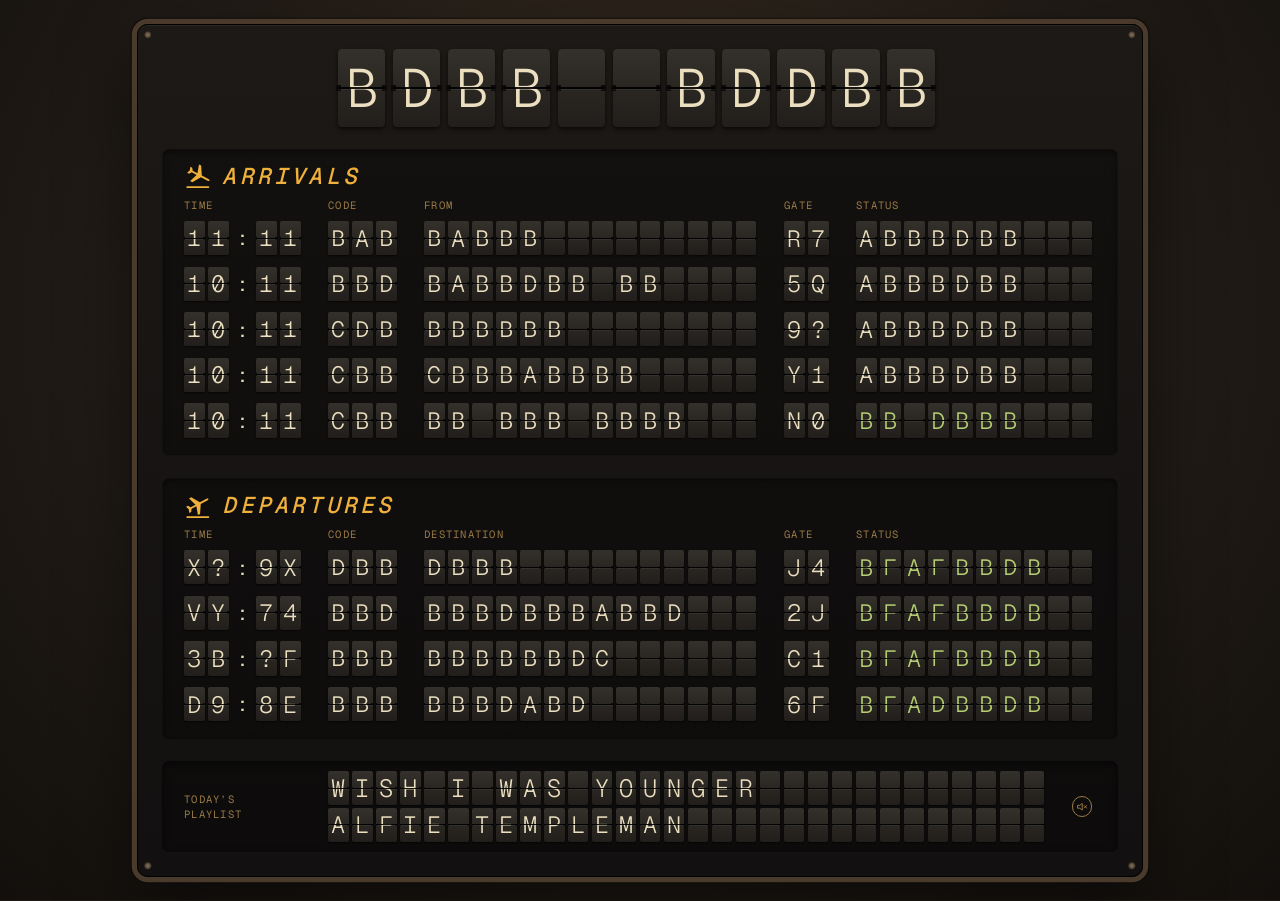
==== index.html @ 60f20b87 "Board: departed status, Back button, yellow HNGN, italic titles, scheduled Selected sub-menus show D" ====
<!DOCTYPE html>
<html lang="en">
<head>
<meta charset="UTF-8">
<meta name="viewport" content="width=device-width, initial-scale=1.0">
<title>Hung Nguyen</title>
<meta name="description" content="Hung Nguyen. From Hanoi, via Hanover NH, Berlin and Singapore, now in Ho Chi Minh City.">
<meta name="theme-color" content="#1f1a15">
<link rel="icon" href="data:image/svg+xml,%3Csvg xmlns='http://www.w3.org/2000/svg' viewBox='0 0 32 32'%3E%3Crect x='4' y='1' width='24' height='30' rx='3' fill='%232f2b26'/%3E%3Crect x='4' y='15.5' width='24' height='1.2' fill='%23000'/%3E%3Ctext x='16' y='24.5' font-family='Arial Narrow,Arial,sans-serif' font-weight='700' font-size='23' text-anchor='middle' fill='%23f0b03c'%3EH%3C/text%3E%3C/svg%3E">
<link rel="preconnect" href="https://fonts.googleapis.com">
<link rel="preconnect" href="https://fonts.gstatic.com" crossorigin>
<link rel="stylesheet" href="https://fonts.googleapis.com/css2?family=Geist+Mono:ital,wght@0,300;0,400;0,500;1,500&display=swap">
<link rel="stylesheet" href="assets/board.css">
<script>document.documentElement.classList.add('js')</script>
<script src="assets/playlist.js" defer></script>
<script src="assets/board.js" defer onerror="document.documentElement.classList.remove('js')"></script>
</head>
<body>

<main id="board" class="board"></main>

<div id="source" class="source">
  <h1 data-name="HUNG NGUYEN" data-variants="0,2,3,10|0,5,6,10">Hung Nguyen</h1>

  <!-- Columns on both panels: time, code, place, gate, status.
       data-time="*" (or no data-time) means a rotating nonsense time; gates always rotate. -->
  <section id="arrivals" data-screen="home" data-title="Arrivals" data-icon="arr" data-cols="Time|Code|From|Gate|Status">
    <h2>Arrivals</h2>
    <ol>
      <li data-time="1996" data-code="HAN" data-place="HANOI" data-status="ARRIVED">1996: Hanoi, Vietnam</li>
      <li data-time="2014" data-code="HNV" data-place="HANOVER NH" data-status="ARRIVED">2014: Hanover, New Hampshire (Dartmouth College)</li>
      <li data-time="2016" data-code="SXF" data-place="BERLIN" data-status="ARRIVED">2016: Berlin, Germany</li>
      <li data-time="2018" data-code="SIN" data-place="SINGAPORE" data-status="ARRIVED">2018: Singapore</li>
      <li data-time="2026" data-code="SGN" data-place="HO CHI MINH" data-status="ON TIME">2026: Ho Chi Minh City, Vietnam (current location)</li>
    </ol>
  </section>

  <section id="photography" data-screen="photography" data-title="Photography" data-icon="cam" data-cols="Time|Code|Gallery|Gate|Status">
    <h2>Photography</h2>
    <ol>
      <li data-code="PLC" data-place="PLACES" data-status="SCHEDULED">Places, coming soon</li>
      <li data-code="PPL" data-place="PEOPLE" data-status="SCHEDULED">People, coming soon</li>
      <li data-code="PET" data-place="PETS" data-status="SCHEDULED">Pets, coming soon</li>
    </ol>
  </section>

  <section id="projects" data-screen="projects" data-title="Projects" data-icon="bag" data-cols="Time|Code|Project|Gate|Status">
    <h2>Projects</h2>
    <ol>
      <li data-code="BHS" data-place="BETWEEN HOUSES" data-status="SCHEDULED">Between Houses, a game, coming soon</li>
    </ol>
  </section>

  <section id="contact" data-screen="contact" data-title="Contact" data-icon="mail" data-cols="Time|Code|Contact|Gate|Status">
    <h2>Contact</h2>
    <ol>
      <li data-code="EML" data-place="HUNG@HNGN.ORG" data-status="OPEN" data-hover="COPY" data-copy="hung@hngn.org" data-done="COPIED"><a href="mailto:hung@hngn.org">hung@hngn.org</a> (copy email address)</li>
    </ol>
  </section>

  <nav id="departures" data-title="Departures" data-cols="Time|Code|Destination|Gate|Status">
    <h2>Departures</h2>
    <ol>
      <li data-code="WRK" data-place="WORK" data-status="BOARDING"><a href="https://www.linkedin.com/in/hdn18/" target="_blank" rel="noopener">Work (LinkedIn)</a></li>
      <li data-code="PHT" data-place="PHOTOGRAPHY" data-status="BOARDING"><a href="/#photography">Photography</a></li>
      <li data-code="PRJ" data-place="PROJECTS" data-status="BOARDING"><a href="/#projects">Projects</a></li>
      <li data-code="CON" data-place="CONTACT" data-status="BOARDING"><a href="/#contact">Contact</a></li>
    </ol>
  </nav>
</div>

</body>
</html>
---- assets/board.css ----
*, *::before, *::after { box-sizing: border-box; }
html { -webkit-text-size-adjust: 100%; }

:root {
  color-scheme: dark;
  --bg: #1f1a15;
  --bg-glow: #3b2d20;
  --frame-hi: #1c1916;
  --frame-lo: #121010;
  --bezel: #4a3a2b;
  --well: rgba(0, 0, 0, .3);
  --tile-hi: #34302b;
  --tile-mid: #2a2723;
  --tile-lo: #211e1b;
  --glyph: #ebdfbf;
  --amber: #f0b03c;
  --amber-dim: #9a7a45;
  --green: #b5cf72;
  --rust: #e8764a;
  --lamp: #ff9f2e;
  --font-tile: "Geist Mono", ui-monospace, "SF Mono", Menlo, Consolas, monospace;
  --font-label: "Geist Mono", ui-monospace, "SF Mono", Menlo, Consolas, monospace;
  --tw: 24px;
  --hw: 52px;
}

body {
  margin: 0;
  min-height: 100vh;
  min-height: 100dvh;
  display: flex;
  align-items: center;
  justify-content: center;
  padding: 24px;
  background: var(--bg) radial-gradient(ellipse at 50% 35%, var(--bg-glow) 0%, var(--bg) 62%, #120f0c 100%) fixed;
  color: var(--glyph);
  font-family: var(--font-label);
}
@media (max-width: 639px) { body { padding: 12px; } }

.sr {
  position: absolute !important;
  width: 1px; height: 1px;
  overflow: hidden;
  clip-path: inset(50%);
  white-space: nowrap;
}

/* ---------- no-JS fallback ---------- */
.source { max-width: 560px; line-height: 1.5; }
.source h1 { color: var(--amber); font-weight: 600; letter-spacing: .08em; text-transform: uppercase; margin: 0 0 1rem; }
.source h2 { color: var(--amber-dim); font-weight: 500; font-size: 1rem; letter-spacing: .16em; text-transform: uppercase; margin: 1.5rem 0 .4rem; }
.source ol { margin: 0; padding: 0; list-style: none; }
.source li:empty { display: none; }
.source a { color: var(--glyph); }
.source [data-ticker] { display: none; }
.js .source { display: none; }

/* ---------- board ---------- */
.board { display: none; }
.js .board {
  /* defined here, where --tw is set, so they scale with the board */
  --cg: var(--tw); /* gap between blocks: one empty tile slot */
  --px: calc(var(--tw) * .9); /* inset from a well's edge to its first tile slot */
  display: flex;
  flex-direction: column;
  gap: calc(var(--tw) * .9);
  max-width: 100%;
  padding: calc(var(--tw) * 1);
  border-radius: calc(var(--tw) * .45);
  border: 1px solid #000;
  --screw: radial-gradient(circle, #8a7660 0, #4b3f33 calc(var(--tw) * .12), #1a1612 calc(var(--tw) * .16), transparent calc(var(--tw) * .19));
  background:
    var(--screw) calc(var(--tw) * .2) calc(var(--tw) * .2) / calc(var(--tw) * .4) calc(var(--tw) * .4) no-repeat,
    var(--screw) calc(100% - var(--tw) * .2) calc(var(--tw) * .2) / calc(var(--tw) * .4) calc(var(--tw) * .4) no-repeat,
    var(--screw) calc(var(--tw) * .2) calc(100% - var(--tw) * .2) / calc(var(--tw) * .4) calc(var(--tw) * .4) no-repeat,
    var(--screw) calc(100% - var(--tw) * .2) calc(100% - var(--tw) * .2) / calc(var(--tw) * .4) calc(var(--tw) * .4) no-repeat,
    linear-gradient(180deg, var(--frame-hi), var(--frame-lo));
  box-shadow:
    0 0 0 calc(var(--tw) * .22) var(--bezel),
    0 0 0 calc(var(--tw) * .22 + 1px) #0b0908,
    inset 0 1px 0 rgba(255, 255, 255, .06),
    0 calc(var(--tw) * 1.2) calc(var(--tw) * 3) rgba(0, 0, 0, .55);
}

/* header */
.head { display: flex; justify-content: center; }
.h1 { margin: 0; font-size: inherit; font-weight: inherit; }
.name { display: flex; text-decoration: none; color: inherit; border-radius: 4px; outline: none; }
.name:focus-visible { box-shadow: 0 0 0 2px var(--amber); }
.name .tile { --s: var(--hw); }
.js .board[data-mode="compact"] { padding: calc(var(--tw) * .55); --px: calc(var(--tw) * .6); }

/* panels */
.panel {
  margin: 0;
  background: var(--well);
  border-radius: calc(var(--tw) * .3);
  padding: calc(var(--tw) * .5) calc(var(--tw) * .6) calc(var(--tw) * .6);
  box-shadow: inset 0 2px 6px rgba(0, 0, 0, .6), inset 0 0 0 1px rgba(255, 255, 255, .03);
}
[data-mode="compact"] .panel { padding: calc(var(--tw) * .4) calc(var(--tw) * .3) calc(var(--tw) * .5); }

.ptitle {
  display: flex;
  align-items: center;
  gap: calc(var(--tw) * .45);
  min-height: calc(var(--tw) * 1.3);
  margin: 0 calc(var(--tw) * .3) calc(var(--tw) * .35);
  color: var(--amber);
  transition: opacity .15s;
}
.ptitle.fade { opacity: 0; }
.ptitle svg { width: calc(var(--tw) * 1.15); height: calc(var(--tw) * 1.15); fill: currentColor; flex: none; }
.ptitle svg:empty { display: none; }
.ptitle h2 { margin: 0; font: italic 500 calc(var(--tw) * .95)/1 var(--font-label); letter-spacing: .14em; text-transform: uppercase; }
.back {
  margin-left: auto;
  font: 500 calc(var(--tw) * .5)/1 var(--font-label);
  letter-spacing: .14em;
  text-transform: uppercase;
  color: var(--amber);
  background: transparent;
  border: 1px solid var(--amber-dim);
  border-radius: 999px;
  padding: calc(var(--tw) * .22) calc(var(--tw) * .5);
  cursor: pointer;
}
.back:hover, .back:focus-visible { background: rgba(240, 176, 60, .12); outline: none; }
.back[hidden] { display: none; }

.cols {
  display: flex;
  gap: var(--cg);
  padding: 0 calc(var(--tw) * .3);
  margin-bottom: calc(var(--tw) * .25);
  font: 400 calc(var(--tw) * .44)/1 var(--font-label);
  letter-spacing: .12em;
  text-transform: uppercase;
  color: var(--amber-dim);
  transition: opacity .15s;
}
.cols.fade { opacity: 0; }
.cols span { flex: none; white-space: nowrap; }

.l-time, .c-time { width: calc(var(--tw) * 5); }   /* 4 tiles + the colon's slot */
.l-place, .c-place { width: calc(var(--tw) * 14); }
.l-code, .c-code { width: calc(var(--tw) * 3); }
.l-gate, .c-gate { width: calc(var(--tw) * 2); }
.l-status, .c-status { width: calc(var(--tw) * 10); }
.l-lamp, .c-lamp { width: var(--tw); }
.c-lamp { justify-content: center; padding-right: calc(var(--tw) * .14); }
.lamp { width: calc(var(--tw) * .6); }

.rows { list-style: none; margin: 0; padding: 0; display: flex; flex-direction: column; gap: calc(var(--tw) * .12); }
.row {
  position: relative;
  display: flex;
  align-items: center;
  gap: var(--cg);
  padding: calc(var(--tw) * .18) calc(var(--tw) * .3);
  border-radius: calc(var(--tw) * .2);
  transition: background-color .2s;
}
.row.hover { background: rgba(240, 176, 60, .09); }
.cell { display: flex; flex: none; align-items: center; }
.hit { position: absolute; inset: 0; z-index: 5; border-radius: inherit; outline: none; -webkit-tap-highlight-color: transparent; }
.hit[href], .hit[role="button"] { cursor: pointer; }
.hit:focus-visible { box-shadow: 0 0 0 2px var(--amber); }

.colon {
  flex: none;
  width: calc(var(--tw) * .86);
  margin-right: calc(var(--tw) * .14);
  text-align: center;
  font: 300 calc(var(--tw) * .9)/1 var(--font-tile);
  color: var(--glyph);
}

/* lamps */
.lamp {
  flex: none;
  height: calc(var(--tw) * .6);
  border-radius: 50%;
  background: #2b2520;
  box-shadow: inset 0 1px 2px rgba(0, 0, 0, .8), 0 0 0 1px rgba(0, 0, 0, .5);
}
.lamp.on, .lamp.blink {
  background: radial-gradient(circle at 40% 35%, #ffe2a8, var(--lamp) 55%, #a65a12);
  box-shadow: 0 0 calc(var(--tw) * .5) rgba(255, 159, 46, .55), 0 0 0 1px rgba(0, 0, 0, .5);
}
.lamp.go { background: radial-gradient(circle at 40% 35%, #f0ffc8, var(--green) 55%, #5c7426); box-shadow: 0 0 calc(var(--tw) * .45) rgba(181, 207, 114, .45), 0 0 0 1px rgba(0, 0, 0, .5); }
.lamp.dim { background: radial-gradient(circle at 40% 35%, #8a5a40, #5a3322 60%, #2f1c14); }
.lamp.blink { animation: lamp 1.7s ease-in-out infinite; }
@keyframes lamp { 0%, 100% { opacity: 1; } 50% { opacity: .25; } }

/* ---------- split-flap tile ---------- */
.tile {
  --s: var(--tw);
  position: relative;
  flex: none;
  display: inline-block;
  width: calc(var(--s) * .86);
  height: calc(var(--s) * 1.42);
  margin-right: calc(var(--s) * .14);
  perspective: calc(var(--s) * 6);
  font: 300 calc(var(--s) * .98)/1 var(--font-tile);
  color: var(--glyph);
  border-radius: calc(var(--s) * .08);
  box-shadow: 0 calc(var(--s) * .04) calc(var(--s) * .08) rgba(0, 0, 0, .6);
}
.tile .h {
  position: absolute;
  left: 0; right: 0;
  height: 50%;
  overflow: hidden;
  backface-visibility: hidden;
}
.tile .t, .tile .ft { top: 0; border-radius: calc(var(--s) * .08) calc(var(--s) * .08) 0 0; background: linear-gradient(180deg, var(--tile-hi), var(--tile-mid)); }
.tile .b, .tile .fb { bottom: 0; border-radius: 0 0 calc(var(--s) * .08) calc(var(--s) * .08); background: linear-gradient(180deg, var(--tile-mid), var(--tile-lo)); }
.tile .h b {
  position: absolute;
  left: 0; right: 0;
  height: 200%;
  display: flex;
  align-items: center;
  justify-content: center;
  font-weight: inherit;
  padding-top: calc(var(--s) * .02);
}
.tile .t b, .tile .ft b { top: 0; }
.tile .b b, .tile .fb b { bottom: 0; }
.tile .ft { z-index: 2; transform-origin: 50% 100%; visibility: hidden; background: linear-gradient(180deg, var(--tile-mid), var(--tile-lo)); }
.tile .fb { z-index: 2; transform-origin: 50% 0; transform: rotateX(90deg); visibility: hidden; }
.tile.flipping .ft, .tile.flipping .fb { visibility: visible; }
/* hinge */
.tile::after {
  content: "";
  position: absolute;
  left: 0; right: 0;
  top: calc(50% - .5px);
  height: 1px;
  z-index: 3;
  background: rgba(0, 0, 0, .9);
  box-shadow: 0 1px 0 rgba(255, 255, 255, .05);
}
[data-mode="compact"] .tile, [data-mode="compact"] .colon { font-weight: 500; }
.name .tile.lit { color: var(--amber); }
/* phones: the thinnest hinge the screen can draw, so middle strokes (E, F, H, A) stay visible */
[data-mode="compact"] .tile::after { top: calc(50% - .25px); height: .5px; box-shadow: none; background: rgba(0, 0, 0, .8); }
@media (min-resolution: 3dppx) {
  [data-mode="compact"] .tile::after { top: calc(50% - .17px); height: .34px; }
}
/* the name's large tiles: hinge scales with the tile */
.name .tile::after { height: calc(var(--s) * .04); top: calc(50% - var(--s) * .02); }
/* side pins */
.tile::before {
  content: "";
  position: absolute;
  z-index: 3;
  left: calc(var(--s) * -.03); right: calc(var(--s) * -.03);
  top: calc(50% - var(--s) * .06);
  height: calc(var(--s) * .12);
  background: linear-gradient(90deg, #0c0b0a 0 10%, transparent 10% 90%, #0c0b0a 90%);
}

.tone-green .tile { color: var(--green); }
.tone-amber .tile { color: var(--amber); }
.tone-rust .tile { color: var(--rust); }

/* ---------- music of the day ---------- */
/* same inset and slot grid as the rows above, so the song tiles line up with the board's columns */
.ticker {
  display: flex;
  align-items: center;
  gap: var(--cg);
  padding: calc(var(--tw) * .4) var(--px);
  background: var(--well);
  border-radius: calc(var(--tw) * .3);
  box-shadow: inset 0 2px 6px rgba(0, 0, 0, .6);
}
.ticker[hidden] { display: none; }
.tk-lbl {
  flex: none;
  width: calc(var(--tw) * 5);
  display: flex;
  flex-direction: column;
  gap: calc(var(--tw) * .2);
  font: 400 calc(var(--tw) * .44)/1 var(--font-label);
  letter-spacing: .12em;
  text-transform: uppercase;
  color: var(--amber-dim);
}
.tk-lines { flex: none; display: flex; flex-direction: column; gap: calc(var(--tw) * .12); }
.tk-line { display: flex; }
[data-mode="compact"] .ticker { flex-wrap: wrap; row-gap: calc(var(--tw) * .4); }
[data-mode="compact"] .tk-lbl { order: 1; width: auto; flex: 1; }
[data-mode="compact"] .snd { order: 2; }
[data-mode="compact"] .tk-lines { order: 3; }
.snd {
  flex: none;
  display: grid;
  place-items: center;
  width: calc(var(--tw) * .86);
  height: calc(var(--tw) * .86);
  margin-right: calc(var(--tw) * .14);
  padding: 0;
  color: var(--amber-dim);
  background: transparent;
  border: 1px solid var(--amber-dim);
  border-radius: 50%;
  cursor: pointer;
}
.snd svg { width: 62%; height: 62%; fill: none; stroke: currentColor; stroke-width: 2; stroke-linecap: round; stroke-linejoin: round; }
.snd .on-only { display: none; }
.snd[aria-pressed="true"] { color: var(--amber); border-color: var(--amber); }
.snd[aria-pressed="true"] .on-only { display: inline; }
.snd[aria-pressed="true"] .off-only { display: none; }
.snd:hover, .snd:focus-visible { background: rgba(240, 176, 60, .12); outline: none; }

@media (prefers-reduced-motion: reduce) {
  .lamp.blink { animation: none; }
  .ptitle, .cols, .row { transition: none; }
}
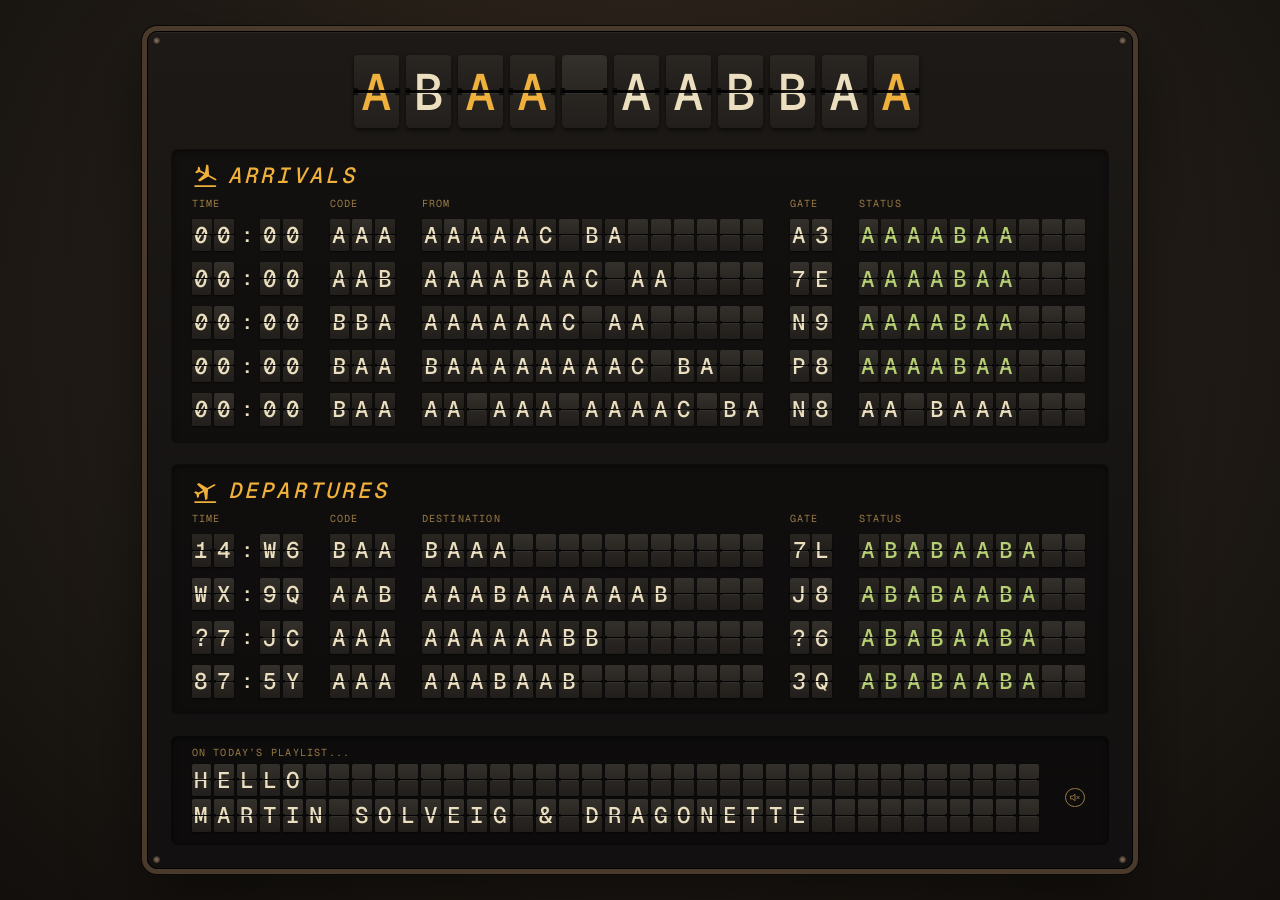
==== commit 33454cc1: "Board: Work screen, wider place column, playlist header, selected-row colours Desktop back to weight" ====
--- a/index.html
+++ b/index.html
@@ -27,11 +27,18 @@
   <section id="arrivals" data-screen="home" data-title="Arrivals" data-icon="arr" data-cols="Time|Code|From|Gate|Status">
     <h2>Arrivals</h2>
     <ol>
-      <li data-time="1996" data-code="HAN" data-place="HANOI" data-status="ARRIVED">1996: Hanoi, Vietnam</li>
-      <li data-time="2014" data-code="HNV" data-place="HANOVER NH" data-status="ARRIVED">2014: Hanover, New Hampshire (Dartmouth College)</li>
-      <li data-time="2016" data-code="SXF" data-place="BERLIN" data-status="ARRIVED">2016: Berlin, Germany</li>
-      <li data-time="2018" data-code="SIN" data-place="SINGAPORE" data-status="ARRIVED">2018: Singapore</li>
-      <li data-time="2026" data-code="SGN" data-place="HO CHI MINH" data-status="ON TIME">2026: Ho Chi Minh City, Vietnam (current location)</li>
+      <li data-time="1996" data-code="HAN" data-place="HANOI, VN" data-status="ARRIVED">1996: Hanoi, Vietnam</li>
+      <li data-time="2014" data-code="HNV" data-place="HANOVER, NH" data-status="ARRIVED">2014: Hanover, New Hampshire (Dartmouth College)</li>
+      <li data-time="2016" data-code="SXF" data-place="BERLIN, DE" data-status="ARRIVED">2016: Berlin, Germany</li>
+      <li data-time="2018" data-code="SIN" data-place="SINGAPORE, SG" data-status="ARRIVED">2018: Singapore</li>
+      <li data-time="2026" data-code="SGN" data-place="HO CHI MINH, VN" data-status="ON TIME">2026: Ho Chi Minh City, Vietnam (current location)</li>
+    </ol>
+  </section>
+
+  <section id="work" data-screen="work" data-title="Work" data-icon="bag" data-cols="Time|Code|Link|Gate|Status">
+    <h2>Work</h2>
+    <ol>
+      <li data-code="LNK" data-place="LINKEDIN" data-status="BOARDING"><a href="https://www.linkedin.com/in/hdn18/" target="_blank" rel="noopener">LinkedIn</a></li>
     </ol>
   </section>
 
@@ -44,7 +51,7 @@
     </ol>
   </section>
 
-  <section id="projects" data-screen="projects" data-title="Projects" data-icon="bag" data-cols="Time|Code|Project|Gate|Status">
+  <section id="projects" data-screen="projects" data-title="Projects" data-icon="box" data-cols="Time|Code|Project|Gate|Status">
     <h2>Projects</h2>
     <ol>
       <li data-code="BHS" data-place="BETWEEN HOUSES" data-status="SCHEDULED">Between Houses, a game, coming soon</li>
@@ -61,7 +68,7 @@
   <nav id="departures" data-title="Departures" data-cols="Time|Code|Destination|Gate|Status">
     <h2>Departures</h2>
     <ol>
-      <li data-code="WRK" data-place="WORK" data-status="BOARDING"><a href="https://www.linkedin.com/in/hdn18/" target="_blank" rel="noopener">Work (LinkedIn)</a></li>
+      <li data-code="WRK" data-place="WORK" data-status="BOARDING"><a href="/#work">Work</a></li>
       <li data-code="PHT" data-place="PHOTOGRAPHY" data-status="BOARDING"><a href="/#photography">Photography</a></li>
       <li data-code="PRJ" data-place="PROJECTS" data-status="BOARDING"><a href="/#projects">Projects</a></li>
       <li data-code="CON" data-place="CONTACT" data-status="BOARDING"><a href="/#contact">Contact</a></li>
--- a/assets/board.css
+++ b/assets/board.css
@@ -144,7 +144,7 @@
 .cols span { flex: none; white-space: nowrap; }
 
 .l-time, .c-time { width: calc(var(--tw) * 5); }   /* 4 tiles + the colon's slot */
-.l-place, .c-place { width: calc(var(--tw) * 14); }
+.l-place, .c-place { width: calc(var(--tw) * 15); }
 .l-code, .c-code { width: calc(var(--tw) * 3); }
 .l-gate, .c-gate { width: calc(var(--tw) * 2); }
 .l-status, .c-status { width: calc(var(--tw) * 10); }
@@ -163,6 +163,8 @@
   transition: background-color .2s;
 }
 .row.hover { background: rgba(240, 176, 60, .09); }
+.row.sel, .row.sel.hover { background: none; }
+.row.sel .cell:not(.c-status) .tile, .row.sel .colon { color: var(--amber); }
 .cell { display: flex; flex: none; align-items: center; }
 .hit { position: absolute; inset: 0; z-index: 5; border-radius: inherit; outline: none; -webkit-tap-highlight-color: transparent; }
 .hit[href], .hit[role="button"] { cursor: pointer; }
@@ -173,7 +175,7 @@
   width: calc(var(--tw) * .86);
   margin-right: calc(var(--tw) * .14);
   text-align: center;
-  font: 300 calc(var(--tw) * .9)/1 var(--font-tile);
+  font: 500 calc(var(--tw) * .9)/1 var(--font-tile);
   color: var(--glyph);
 }
 
@@ -204,7 +206,7 @@
   height: calc(var(--s) * 1.42);
   margin-right: calc(var(--s) * .14);
   perspective: calc(var(--s) * 6);
-  font: 300 calc(var(--s) * .98)/1 var(--font-tile);
+  font: 500 calc(var(--s) * .98)/1 var(--font-tile);
   color: var(--glyph);
   border-radius: calc(var(--s) * .08);
   box-shadow: 0 calc(var(--s) * .04) calc(var(--s) * .08) rgba(0, 0, 0, .6);
@@ -244,7 +246,6 @@
   background: rgba(0, 0, 0, .9);
   box-shadow: 0 1px 0 rgba(255, 255, 255, .05);
 }
-[data-mode="compact"] .tile, [data-mode="compact"] .colon { font-weight: 500; }
 .name .tile.lit { color: var(--amber); }
 /* phones: the thinnest hinge the screen can draw, so middle strokes (E, F, H, A) stay visible */
 [data-mode="compact"] .tile::after { top: calc(50% - .25px); height: .5px; box-shadow: none; background: rgba(0, 0, 0, .8); }
@@ -268,35 +269,27 @@
 .tone-amber .tile { color: var(--amber); }
 .tone-rust .tile { color: var(--rust); }
 
-/* ---------- music of the day ---------- */
-/* same inset and slot grid as the rows above, so the song tiles line up with the board's columns */
+/* ---------- on today's playlist ---------- */
+/* same inset and slot grid as the rows above: song tiles start at the first slot, the sound
+   button sits in the last slot (in line with the status column, or the lamps on phones) */
 .ticker {
-  display: flex;
-  align-items: center;
-  gap: var(--cg);
-  padding: calc(var(--tw) * .4) var(--px);
+  padding: calc(var(--tw) * .5) var(--px) calc(var(--tw) * .6);
   background: var(--well);
   border-radius: calc(var(--tw) * .3);
   box-shadow: inset 0 2px 6px rgba(0, 0, 0, .6);
 }
 .ticker[hidden] { display: none; }
 .tk-lbl {
-  flex: none;
-  width: calc(var(--tw) * 5);
-  display: flex;
-  flex-direction: column;
-  gap: calc(var(--tw) * .2);
+  margin-bottom: calc(var(--tw) * .25);
   font: 400 calc(var(--tw) * .44)/1 var(--font-label);
   letter-spacing: .12em;
   text-transform: uppercase;
   color: var(--amber-dim);
-}
+  white-space: nowrap;
+}
+.tk-body { display: flex; align-items: center; gap: var(--cg); }
 .tk-lines { flex: none; display: flex; flex-direction: column; gap: calc(var(--tw) * .12); }
 .tk-line { display: flex; }
-[data-mode="compact"] .ticker { flex-wrap: wrap; row-gap: calc(var(--tw) * .4); }
-[data-mode="compact"] .tk-lbl { order: 1; width: auto; flex: 1; }
-[data-mode="compact"] .snd { order: 2; }
-[data-mode="compact"] .tk-lines { order: 3; }
 .snd {
   flex: none;
   display: grid;
@@ -310,7 +303,9 @@
   border: 1px solid var(--amber-dim);
   border-radius: 50%;
   cursor: pointer;
-}
+  position: relative;
+}
+.snd::after { content: ""; position: absolute; inset: calc(var(--tw) * -.5); } /* easier to tap */
 .snd svg { width: 62%; height: 62%; fill: none; stroke: currentColor; stroke-width: 2; stroke-linecap: round; stroke-linejoin: round; }
 .snd .on-only { display: none; }
 .snd[aria-pressed="true"] { color: var(--amber); border-color: var(--amber); }
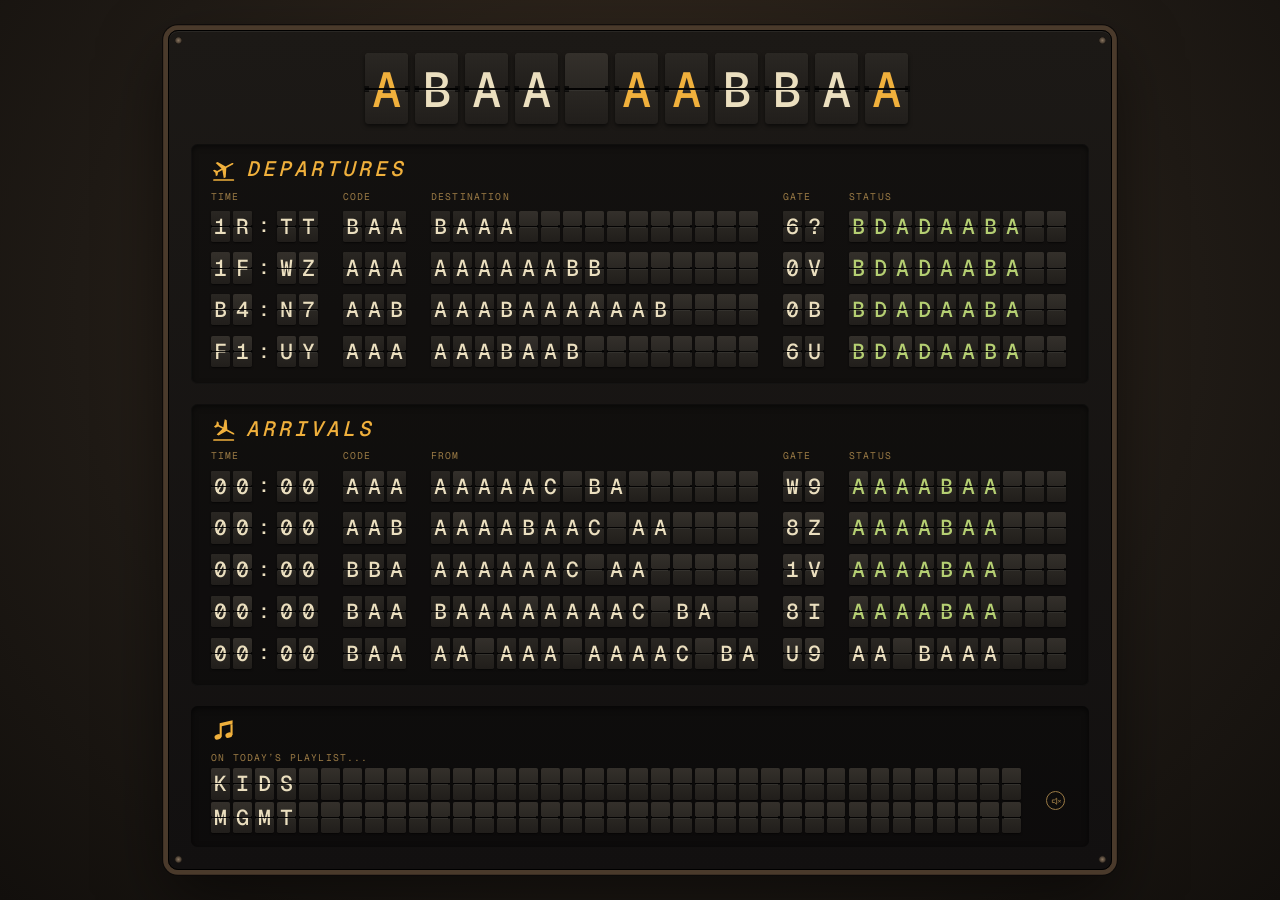
==== commit f7e9a1c1: "Board: linked playlist, departures first, greetings on arrivals Each song links to Apple Music (154 " ====
--- a/index.html
+++ b/index.html
@@ -27,18 +27,18 @@
   <section id="arrivals" data-screen="home" data-title="Arrivals" data-icon="arr" data-cols="Time|Code|From|Gate|Status">
     <h2>Arrivals</h2>
     <ol>
-      <li data-time="1996" data-code="HAN" data-place="HANOI, VN" data-status="ARRIVED">1996: Hanoi, Vietnam</li>
-      <li data-time="2014" data-code="HNV" data-place="HANOVER, NH" data-status="ARRIVED">2014: Hanover, New Hampshire (Dartmouth College)</li>
-      <li data-time="2016" data-code="SXF" data-place="BERLIN, DE" data-status="ARRIVED">2016: Berlin, Germany</li>
-      <li data-time="2018" data-code="SIN" data-place="SINGAPORE, SG" data-status="ARRIVED">2018: Singapore</li>
-      <li data-time="2026" data-code="SGN" data-place="HO CHI MINH, VN" data-status="ON TIME">2026: Ho Chi Minh City, Vietnam (current location)</li>
+      <li data-time="1996" data-code="HAN" data-place="HANOI, VN" data-status="ARRIVED" data-greet="XIN CHAO">1996: Hanoi, Vietnam</li>
+      <li data-time="2014" data-code="HNV" data-place="HANOVER, NH" data-status="ARRIVED" data-greet="HELLO">2014: Hanover, New Hampshire (Dartmouth College)</li>
+      <li data-time="2016" data-code="SXF" data-place="BERLIN, DE" data-status="ARRIVED" data-greet="GUTEN TAG">2016: Berlin, Germany</li>
+      <li data-time="2018" data-code="SIN" data-place="SINGAPORE, SG" data-status="ARRIVED" data-greet="HELLO">2018: Singapore</li>
+      <li data-time="2026" data-code="SGN" data-place="HO CHI MINH, VN" data-status="ON TIME" data-greet="XIN CHAO">2026: Ho Chi Minh City, Vietnam (current location)</li>
     </ol>
   </section>
 
   <section id="work" data-screen="work" data-title="Work" data-icon="bag" data-cols="Time|Code|Link|Gate|Status">
     <h2>Work</h2>
     <ol>
-      <li data-code="LNK" data-place="LINKEDIN" data-status="BOARDING"><a href="https://www.linkedin.com/in/hdn18/" target="_blank" rel="noopener">LinkedIn</a></li>
+      <li data-code="LNK" data-place="LINKEDIN" data-status="ON TIME" data-hover="OPEN"><a href="https://www.linkedin.com/in/hdn18/" target="_blank" rel="noopener">LinkedIn</a></li>
     </ol>
   </section>
 
@@ -61,7 +61,7 @@
   <section id="contact" data-screen="contact" data-title="Contact" data-icon="mail" data-cols="Time|Code|Contact|Gate|Status">
     <h2>Contact</h2>
     <ol>
-      <li data-code="EML" data-place="HUNG@HNGN.ORG" data-status="OPEN" data-hover="COPY" data-copy="hung@hngn.org" data-done="COPIED"><a href="mailto:hung@hngn.org">hung@hngn.org</a> (copy email address)</li>
+      <li data-code="EML" data-place="HUNG@HNGN.ORG" data-status="ON TIME" data-hover="COPY" data-copy="hung@hngn.org" data-done="COPIED"><a href="mailto:hung@hngn.org">hung@hngn.org</a> (copy email address)</li>
     </ol>
   </section>
 
@@ -69,8 +69,8 @@
     <h2>Departures</h2>
     <ol>
       <li data-code="WRK" data-place="WORK" data-status="BOARDING"><a href="/#work">Work</a></li>
+      <li data-code="PRJ" data-place="PROJECTS" data-status="BOARDING"><a href="/#projects">Projects</a></li>
       <li data-code="PHT" data-place="PHOTOGRAPHY" data-status="BOARDING"><a href="/#photography">Photography</a></li>
-      <li data-code="PRJ" data-place="PROJECTS" data-status="BOARDING"><a href="/#projects">Projects</a></li>
       <li data-code="CON" data-place="CONTACT" data-status="BOARDING"><a href="/#contact">Contact</a></li>
     </ol>
   </nav>
--- a/assets/board.css
+++ b/assets/board.css
@@ -287,7 +287,10 @@
   color: var(--amber-dim);
   white-space: nowrap;
 }
+.ticker .ptitle { margin-left: 0; margin-right: 0; } /* the block is already inset to the first slot */
 .tk-body { display: flex; align-items: center; gap: var(--cg); }
+.tk-link { position: relative; display: flex; border-radius: calc(var(--tw) * .2); transition: background-color .2s, box-shadow .2s; }
+.tk-link.hover { background: rgba(240, 176, 60, .09); box-shadow: 0 0 0 calc(var(--tw) * .2) rgba(240, 176, 60, .09); }
 .tk-lines { flex: none; display: flex; flex-direction: column; gap: calc(var(--tw) * .12); }
 .tk-line { display: flex; }
 .snd {
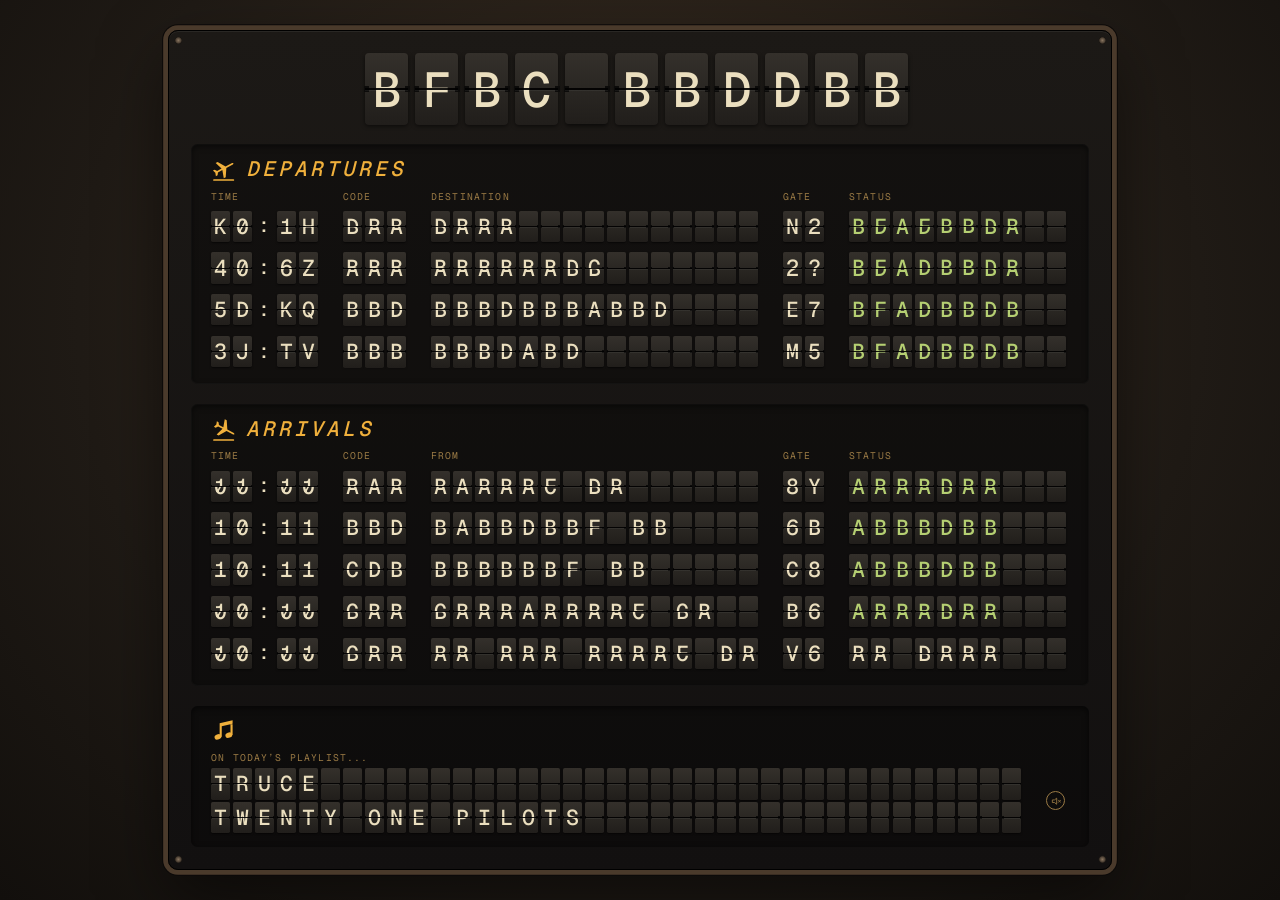
==== commit 4dd98c67: "Add Between Houses at /between-houses/ and link it from Projects The game's files go in between-hous" ====
--- a/index.html
+++ b/index.html
@@ -54,7 +54,7 @@
   <section id="projects" data-screen="projects" data-title="Projects" data-icon="box" data-cols="Time|Code|Project|Gate|Status">
     <h2>Projects</h2>
     <ol>
-      <li data-code="BHS" data-place="BETWEEN HOUSES" data-status="SCHEDULED">Between Houses, a game, coming soon</li>
+      <li data-code="BHS" data-place="BETWEEN HOUSES" data-status="ON TIME" data-hover="PLAY"><a href="/between-houses/">Between Houses</a>, an 8-bit game</li>
     </ol>
   </section>
 
--- a/assets/board.css
+++ b/assets/board.css
@@ -164,7 +164,7 @@
 }
 .row.hover { background: rgba(240, 176, 60, .09); }
 .row.sel, .row.sel.hover { background: none; }
-.row.sel .cell:not(.c-status) .tile, .row.sel .colon { color: var(--amber); }
+.row.sel .tile, .row.sel .colon { color: var(--rust); }
 .cell { display: flex; flex: none; align-items: center; }
 .hit { position: absolute; inset: 0; z-index: 5; border-radius: inherit; outline: none; -webkit-tap-highlight-color: transparent; }
 .hit[href], .hit[role="button"] { cursor: pointer; }
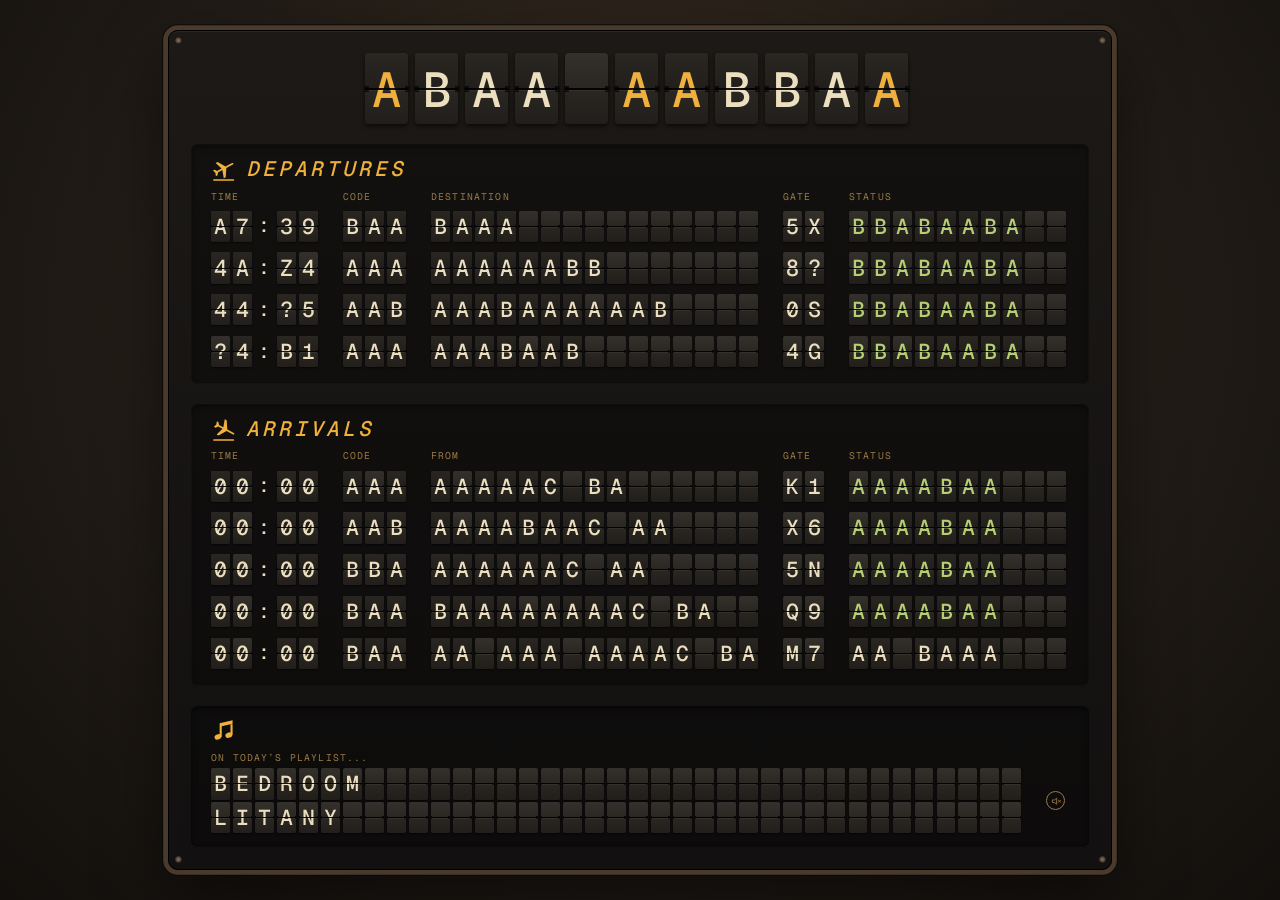
==== commit 7d7c1e9c: "Contact: hover reads COPY EMAIL Co-Authored-By: Claude Opus 5.5 <noreply@anthropic.com> Claude-Sessi" ====
--- a/index.html
+++ b/index.html
@@ -61,7 +61,7 @@
   <section id="contact" data-screen="contact" data-title="Contact" data-icon="mail" data-cols="Time|Code|Contact|Gate|Status">
     <h2>Contact</h2>
     <ol>
-      <li data-code="EML" data-place="HUNG@HNGN.ORG" data-status="ON TIME" data-hover="COPY" data-copy="hung@hngn.org" data-done="COPIED"><a href="mailto:hung@hngn.org">hung@hngn.org</a> (copy email address)</li>
+      <li data-code="EML" data-place="HUNG@HNGN.ORG" data-status="ON TIME" data-hover="COPY EMAIL" data-copy="hung@hngn.org" data-done="COPIED"><a href="mailto:hung@hngn.org">hung@hngn.org</a> (copy email address)</li>
     </ol>
   </section>
 
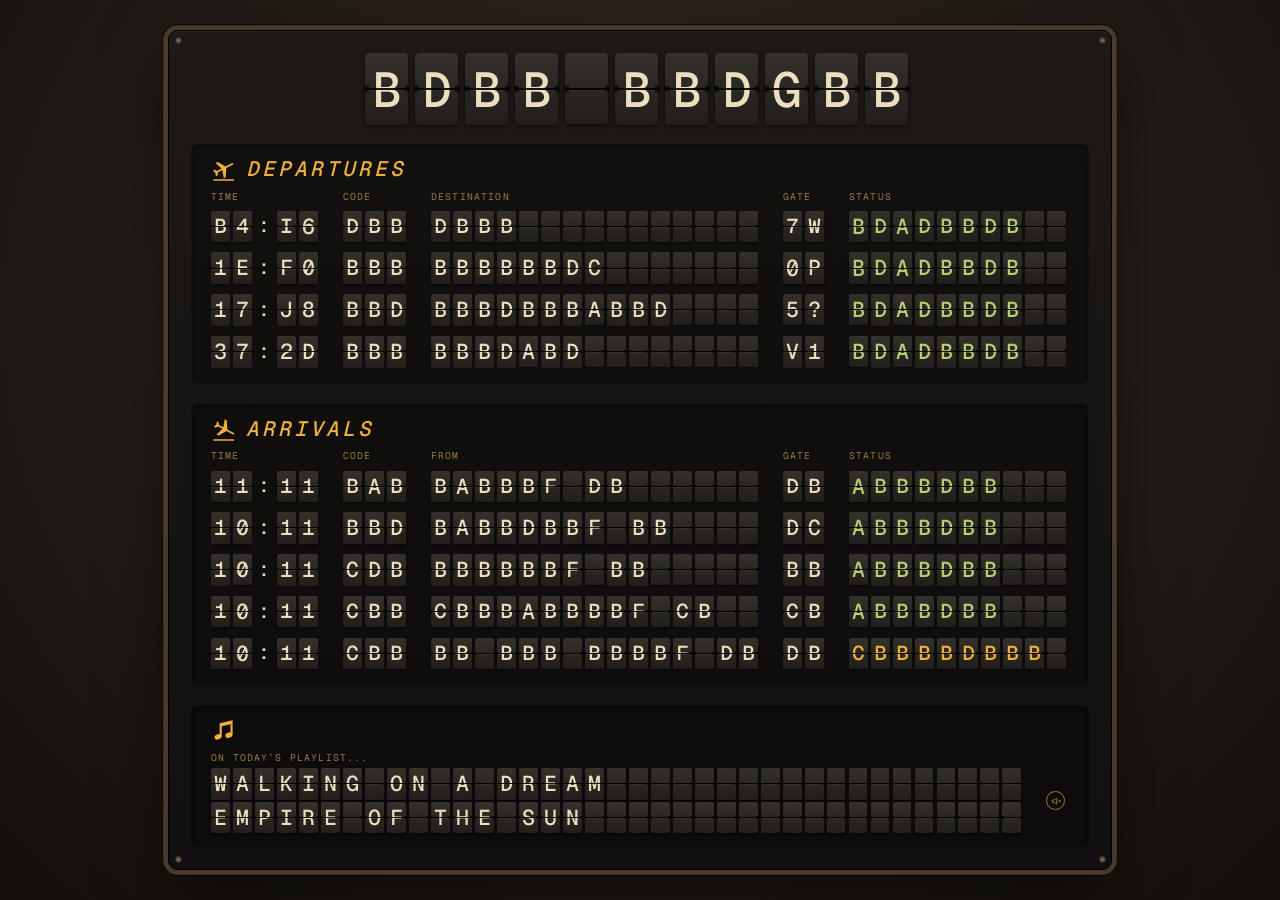
==== commit ef5e7baf: "Board: country codes as arrival gates, greet on hover, calmer selected row Arrival gates show VN, US" ====
--- a/index.html
+++ b/index.html
@@ -27,11 +27,11 @@
   <section id="arrivals" data-screen="home" data-title="Arrivals" data-icon="arr" data-cols="Time|Code|From|Gate|Status">
     <h2>Arrivals</h2>
     <ol>
-      <li data-time="1996" data-code="HAN" data-place="HANOI, VN" data-status="ARRIVED" data-greet="XIN CHAO">1996: Hanoi, Vietnam</li>
-      <li data-time="2014" data-code="HNV" data-place="HANOVER, NH" data-status="ARRIVED" data-greet="HELLO">2014: Hanover, New Hampshire (Dartmouth College)</li>
-      <li data-time="2016" data-code="SXF" data-place="BERLIN, DE" data-status="ARRIVED" data-greet="GUTEN TAG">2016: Berlin, Germany</li>
-      <li data-time="2018" data-code="SIN" data-place="SINGAPORE, SG" data-status="ARRIVED" data-greet="HELLO">2018: Singapore</li>
-      <li data-time="2026" data-code="SGN" data-place="HO CHI MINH, VN" data-status="ON TIME" data-greet="XIN CHAO">2026: Ho Chi Minh City, Vietnam (current location)</li>
+      <li data-time="1996" data-code="HAN" data-place="HANOI, VN" data-gate="VN" data-status="ARRIVED" data-greet="XIN CHAO">1996: Hanoi, Vietnam</li>
+      <li data-time="2014" data-code="HNV" data-place="HANOVER, NH" data-gate="US" data-status="ARRIVED" data-greet="HELLO">2014: Hanover, New Hampshire (Dartmouth College)</li>
+      <li data-time="2016" data-code="SXF" data-place="BERLIN, DE" data-gate="DE" data-status="ARRIVED" data-greet="GUTEN TAG">2016: Berlin, Germany</li>
+      <li data-time="2018" data-code="SIN" data-place="SINGAPORE, SG" data-gate="SG" data-status="ARRIVED" data-greet="HELLO">2018: Singapore</li>
+      <li data-time="2026" data-code="SGN" data-place="HO CHI MINH, VN" data-gate="VN" data-status="SCHEDULED" data-greet="XIN CHAO">2026: Ho Chi Minh City, Vietnam (current location)</li>
     </ol>
   </section>
 
@@ -54,7 +54,7 @@
   <section id="projects" data-screen="projects" data-title="Projects" data-icon="box" data-cols="Time|Code|Project|Gate|Status">
     <h2>Projects</h2>
     <ol>
-      <li data-code="BHS" data-place="BETWEEN HOUSES" data-status="ON TIME" data-hover="PLAY"><a href="/between-houses/">Between Houses</a>, an 8-bit game</li>
+      <li data-code="BHS" data-place="BETWEEN HOUSES" data-status="ON TIME" data-hover="PLAY"><a href="/between-houses/" target="_blank" rel="noopener">Between Houses</a>, an 8-bit game</li>
     </ol>
   </section>
 
--- a/assets/board.css
+++ b/assets/board.css
@@ -164,7 +164,6 @@
 }
 .row.hover { background: rgba(240, 176, 60, .09); }
 .row.sel, .row.sel.hover { background: none; }
-.row.sel .tile, .row.sel .colon { color: var(--rust); }
 .cell { display: flex; flex: none; align-items: center; }
 .hit { position: absolute; inset: 0; z-index: 5; border-radius: inherit; outline: none; -webkit-tap-highlight-color: transparent; }
 .hit[href], .hit[role="button"] { cursor: pointer; }
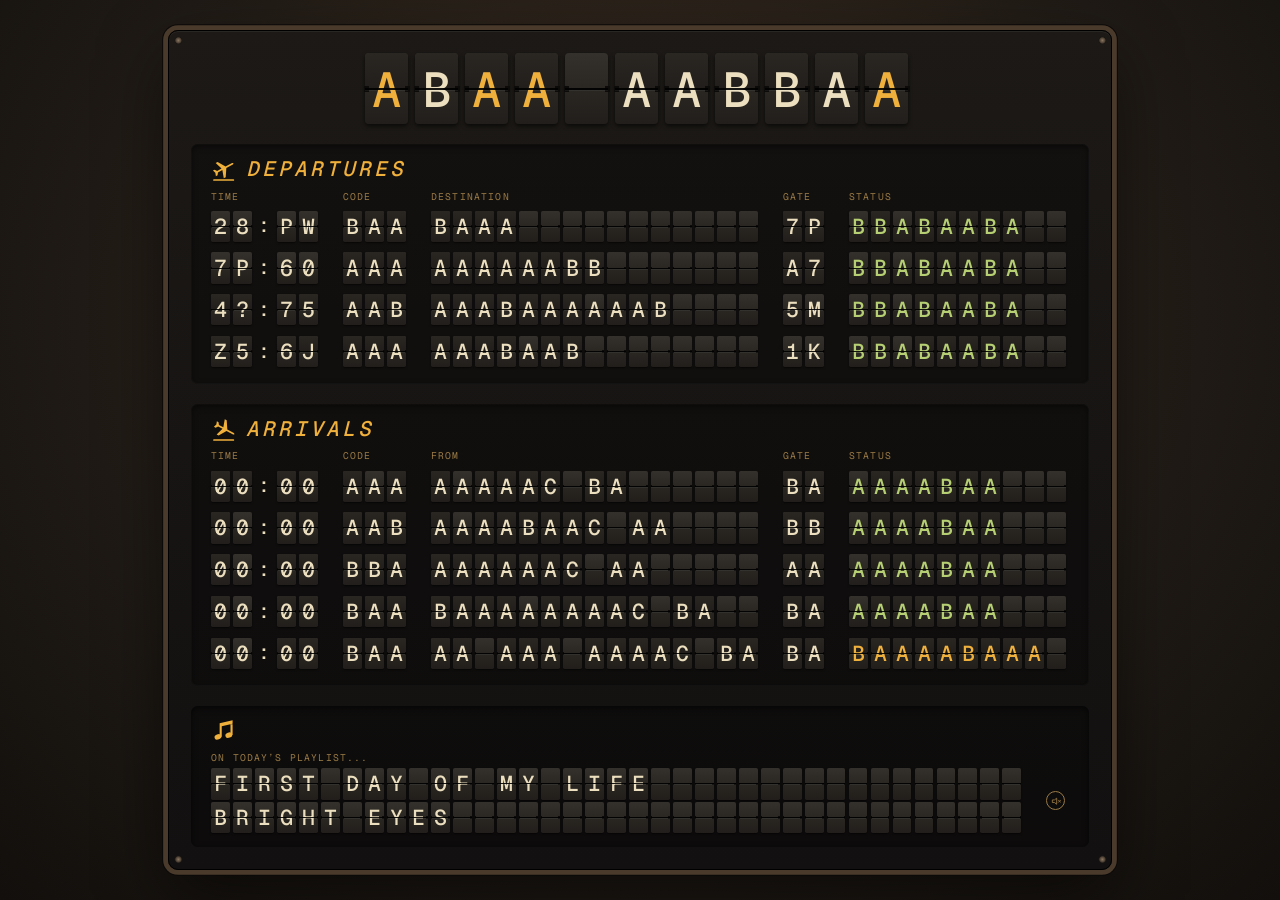
==== commit 633ed2e2: "Photography: Places and People & Pets galleries 35 photos resized to 2000px with thumbnails, all emb" ====
--- a/index.html
+++ b/index.html
@@ -13,6 +13,7 @@
 <link rel="stylesheet" href="assets/board.css">
 <script>document.documentElement.classList.add('js')</script>
 <script src="assets/playlist.js" defer></script>
+<script src="assets/photos.js" defer></script>
 <script src="assets/board.js" defer onerror="document.documentElement.classList.remove('js')"></script>
 </head>
 <body>
@@ -45,9 +46,8 @@
   <section id="photography" data-screen="photography" data-title="Photography" data-icon="cam" data-cols="Time|Code|Gallery|Gate|Status">
     <h2>Photography</h2>
     <ol>
-      <li data-code="PLC" data-place="PLACES" data-status="SCHEDULED">Places, coming soon</li>
-      <li data-code="PPL" data-place="PEOPLE" data-status="SCHEDULED">People, coming soon</li>
-      <li data-code="PET" data-place="PETS" data-status="SCHEDULED">Pets, coming soon</li>
+      <li data-code="PLC" data-place="PLACES" data-status="ON TIME" data-hover="OPEN"><a href="/#places">Places</a> (photo gallery)</li>
+      <li data-code="P&amp;P" data-place="PEOPLE &amp; PETS" data-status="ON TIME" data-hover="OPEN"><a href="/#people-pets">People &amp; pets</a> (photo gallery)</li>
     </ol>
   </section>
 
--- a/assets/board.css
+++ b/assets/board.css
@@ -319,3 +319,74 @@
   .lamp.blink { animation: none; }
   .ptitle, .cols, .row { transition: none; }
 }
+
+/* ---------- photo galleries ---------- */
+/* shown in place of the panels; same width as the board's rows so the frame doesn't jump */
+.gallery { display: none; }
+.board.gal .panel, .board.gal .ticker { display: none; }
+.board.gal .gallery {
+  display: block;
+  width: calc(var(--tw) * var(--slots) + 2 * var(--px));
+  max-width: 100%;
+  padding: calc(var(--tw) * .5) var(--px) calc(var(--tw) * .6);
+  background: var(--well);
+  border-radius: calc(var(--tw) * .3);
+  box-shadow: inset 0 2px 6px rgba(0, 0, 0, .6), inset 0 0 0 1px rgba(255, 255, 255, .03);
+}
+.gallery .ptitle { margin-left: 0; margin-right: 0; }
+.gal-count { font: 400 calc(var(--tw) * .44)/1 var(--font-label); letter-spacing: .12em; text-transform: uppercase; color: var(--amber-dim); position: relative; top: calc(var(--tw) * .1); }
+.gallery [hidden] { display: none !important; }
+
+.gal-grid { display: grid; grid-template-columns: repeat(4, 1fr); gap: calc(var(--tw) * .5); perspective: calc(var(--tw) * 40); }
+[data-mode="compact"] .gal-grid { grid-template-columns: repeat(2, 1fr); gap: calc(var(--tw) * .6); }
+.thumb {
+  position: relative;
+  display: block;
+  aspect-ratio: 3 / 2;
+  overflow: hidden;
+  border-radius: calc(var(--tw) * .12);
+  background: var(--tile-lo);
+  box-shadow: 0 calc(var(--tw) * .05) calc(var(--tw) * .15) rgba(0, 0, 0, .6);
+  outline: none;
+  transform-origin: 50% 0;
+}
+.thumb img { display: block; width: 100%; height: 100%; object-fit: cover; transition: filter .2s, transform .3s; filter: saturate(.92) brightness(.92); }
+.thumb:hover img, .thumb:focus-visible img { filter: none; transform: scale(1.03); }
+.thumb:focus-visible, .thumb:hover { box-shadow: 0 0 0 2px var(--amber), 0 calc(var(--tw) * .05) calc(var(--tw) * .15) rgba(0, 0, 0, .6); }
+/* thumbnails drop in like flaps when a gallery opens */
+.gal-grid.flipin .thumb { animation: flapin .45s cubic-bezier(.3, 1.3, .5, 1) both; animation-delay: calc(var(--i) * 35ms); }
+@keyframes flapin { from { transform: rotateX(-88deg); opacity: 0; } to { transform: none; opacity: 1; } }
+
+.stage { position: relative; display: flex; align-items: center; justify-content: center; background: #050404; border-radius: calc(var(--tw) * .12); overflow: hidden; touch-action: pan-y; user-select: none; }
+.stage .photo { display: block; max-width: 100%; max-height: 100%; width: auto; height: auto; object-fit: contain; transition: opacity .25s; }
+.stage .photo.loading { opacity: 0; }
+.gal-nav {
+  position: absolute;
+  top: 50%;
+  transform: translateY(-50%);
+  display: grid;
+  place-items: center;
+  width: calc(var(--tw) * 1.6);
+  height: calc(var(--tw) * 1.6);
+  min-width: 34px;
+  min-height: 34px;
+  padding: 0;
+  color: var(--amber);
+  background: rgba(10, 8, 6, .55);
+  border: 1px solid rgba(240, 176, 60, .45);
+  border-radius: 50%;
+  cursor: pointer;
+  opacity: .75;
+  transition: opacity .2s, background-color .2s;
+}
+.gal-nav.prev { left: calc(var(--tw) * .5); }
+.gal-nav.next { right: calc(var(--tw) * .5); }
+.gal-nav svg { width: 55%; height: 55%; fill: none; stroke: currentColor; stroke-width: 2.2; stroke-linecap: round; stroke-linejoin: round; }
+.stage:hover .gal-nav, .gal-nav:focus-visible { opacity: 1; }
+.gal-nav:hover, .gal-nav:focus-visible { background: rgba(10, 8, 6, .8); outline: none; }
+.gal-cap { display: flex; margin-top: calc(var(--tw) * .5); }
+
+@media (prefers-reduced-motion: reduce) {
+  .gal-grid.flipin .thumb { animation: none; }
+  .thumb img, .stage .photo { transition: none; }
+}
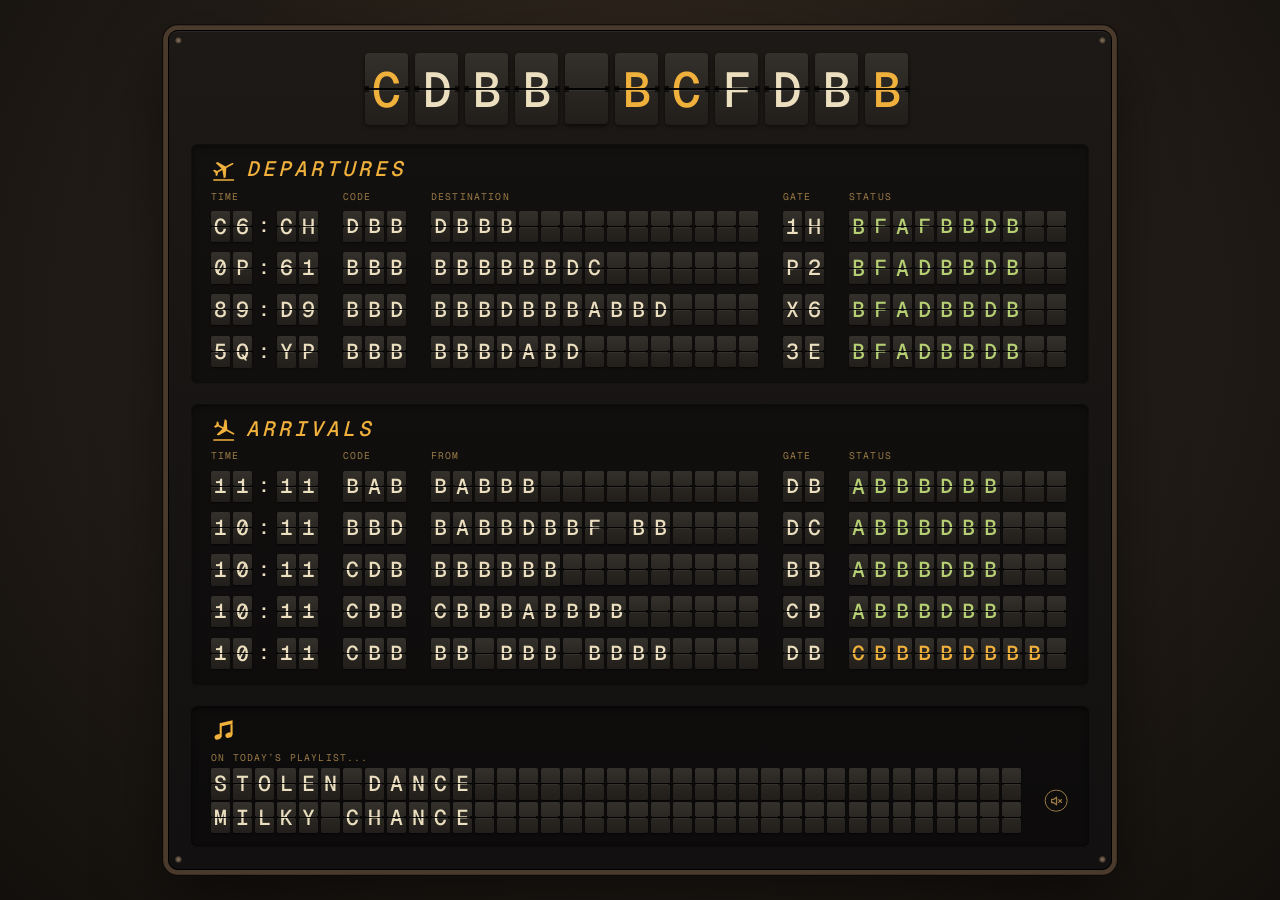
==== commit 9bb29c50: "Photography: Places and Cats; dim other departures; matted photos Regroup the galleries as Places (3" ====
--- a/index.html
+++ b/index.html
@@ -28,11 +28,11 @@
   <section id="arrivals" data-screen="home" data-title="Arrivals" data-icon="arr" data-cols="Time|Code|From|Gate|Status">
     <h2>Arrivals</h2>
     <ol>
-      <li data-time="1996" data-code="HAN" data-place="HANOI, VN" data-gate="VN" data-status="ARRIVED" data-greet="XIN CHAO">1996: Hanoi, Vietnam</li>
+      <li data-time="1996" data-code="HAN" data-place="HANOI" data-gate="VN" data-status="ARRIVED" data-greet="XIN CHAO">1996: Hanoi, Vietnam</li>
       <li data-time="2014" data-code="HNV" data-place="HANOVER, NH" data-gate="US" data-status="ARRIVED" data-greet="HELLO">2014: Hanover, New Hampshire (Dartmouth College)</li>
-      <li data-time="2016" data-code="SXF" data-place="BERLIN, DE" data-gate="DE" data-status="ARRIVED" data-greet="GUTEN TAG">2016: Berlin, Germany</li>
-      <li data-time="2018" data-code="SIN" data-place="SINGAPORE, SG" data-gate="SG" data-status="ARRIVED" data-greet="HELLO">2018: Singapore</li>
-      <li data-time="2026" data-code="SGN" data-place="HO CHI MINH, VN" data-gate="VN" data-status="SCHEDULED" data-greet="XIN CHAO">2026: Ho Chi Minh City, Vietnam (current location)</li>
+      <li data-time="2016" data-code="SXF" data-place="BERLIN" data-gate="DE" data-status="ARRIVED" data-greet="GUTEN TAG">2016: Berlin, Germany</li>
+      <li data-time="2018" data-code="SIN" data-place="SINGAPORE" data-gate="SG" data-status="ARRIVED" data-greet="HELLO">2018: Singapore</li>
+      <li data-time="2026" data-code="SGN" data-place="HO CHI MINH" data-gate="VN" data-status="SCHEDULED" data-greet="XIN CHAO">2026: Ho Chi Minh City, Vietnam (current location)</li>
     </ol>
   </section>
 
@@ -47,7 +47,7 @@
     <h2>Photography</h2>
     <ol>
       <li data-code="PLC" data-place="PLACES" data-status="ON TIME" data-hover="OPEN"><a href="/#places">Places</a> (photo gallery)</li>
-      <li data-code="P&amp;P" data-place="PEOPLE &amp; PETS" data-status="ON TIME" data-hover="OPEN"><a href="/#people-pets">People &amp; pets</a> (photo gallery)</li>
+      <li data-code="CAT" data-place="CATS" data-status="ON TIME" data-hover="OPEN"><a href="/#cats">Cats</a> (photo gallery)</li>
     </ol>
   </section>
 
--- a/assets/board.css
+++ b/assets/board.css
@@ -292,28 +292,51 @@
 .tk-link.hover { background: rgba(240, 176, 60, .09); box-shadow: 0 0 0 calc(var(--tw) * .2) rgba(240, 176, 60, .09); }
 .tk-lines { flex: none; display: flex; flex-direction: column; gap: calc(var(--tw) * .12); }
 .tk-line { display: flex; }
+/* the button keeps the last tile slot (so it lines up with the column above) but draws a ring
+   the same height and border as the Back button, centred on that slot */
 .snd {
+  --ring: calc(var(--tw) * .94 + 2px); /* Back button: .5 font + 2 x .22 padding + 2 x 1px border */
   flex: none;
-  display: grid;
-  place-items: center;
+  position: relative;
   width: calc(var(--tw) * .86);
   height: calc(var(--tw) * .86);
   margin-right: calc(var(--tw) * .14);
   padding: 0;
   color: var(--amber-dim);
   background: transparent;
+  border: 0;
+  cursor: pointer;
+}
+.snd::before {
+  content: "";
+  position: absolute;
+  left: 50%; top: 50%;
+  width: var(--ring); height: var(--ring);
+  transform: translate(-50%, -50%);
   border: 1px solid var(--amber-dim);
   border-radius: 50%;
-  cursor: pointer;
-  position: relative;
+  transition: background-color .2s;
 }
 .snd::after { content: ""; position: absolute; inset: calc(var(--tw) * -.5); } /* easier to tap */
-.snd svg { width: 62%; height: 62%; fill: none; stroke: currentColor; stroke-width: 2; stroke-linecap: round; stroke-linejoin: round; }
+.snd svg {
+  position: absolute;
+  left: 50%; top: 50%;
+  width: calc(var(--ring) * .58); height: calc(var(--ring) * .58);
+  transform: translate(-50%, -50%);
+  fill: none; stroke: currentColor; stroke-width: 2.4; stroke-linecap: round; stroke-linejoin: round;
+}
 .snd .on-only { display: none; }
-.snd[aria-pressed="true"] { color: var(--amber); border-color: var(--amber); }
+.snd[aria-pressed="true"] { color: var(--amber); }
+.snd[aria-pressed="true"]::before { border-color: var(--amber); }
 .snd[aria-pressed="true"] .on-only { display: inline; }
 .snd[aria-pressed="true"] .off-only { display: none; }
-.snd:hover, .snd:focus-visible { background: rgba(240, 176, 60, .12); outline: none; }
+.snd:focus-visible { outline: none; }
+.snd:hover::before, .snd:focus-visible::before { background: rgba(240, 176, 60, .12); }
+
+/* a departure is open: the other rows recede (they come back on hover) */
+.panel .row .cell, .panel .row .lamp { transition: opacity .3s; }
+.panel.has-sel .row:not(.sel) .cell, .panel.has-sel .row:not(.sel) .lamp { opacity: .38; }
+.panel.has-sel .row:not(.sel).hover .cell, .panel.has-sel .row:not(.sel).hover .lamp { opacity: 1; }
 
 @media (prefers-reduced-motion: reduce) {
   .lamp.blink { animation: none; }
@@ -358,7 +381,19 @@
 @keyframes flapin { from { transform: rotateX(-88deg); opacity: 0; } to { transform: none; opacity: 1; } }
 
 .stage { position: relative; display: flex; align-items: center; justify-content: center; background: #050404; border-radius: calc(var(--tw) * .12); overflow: hidden; touch-action: pan-y; user-select: none; }
-.stage .photo { display: block; max-width: 100%; max-height: 100%; width: auto; height: auto; object-fit: contain; transition: opacity .25s; }
+/* each photo sits in a warm white mat, like a mounted print */
+.stage .photo {
+  --mat: max(5px, calc(var(--tw) * .45));
+  display: block;
+  box-sizing: border-box;
+  max-width: calc(100% - var(--tw) * 1.4);
+  max-height: calc(100% - var(--tw) * 1.4);
+  width: auto; height: auto;
+  padding: var(--mat);
+  background: #f1ece0;
+  box-shadow: 0 0 0 1px rgba(0, 0, 0, .35), 0 calc(var(--tw) * .15) calc(var(--tw) * .7) rgba(0, 0, 0, .75);
+  transition: opacity .25s;
+}
 .stage .photo.loading { opacity: 0; }
 .gal-nav {
   position: absolute;
